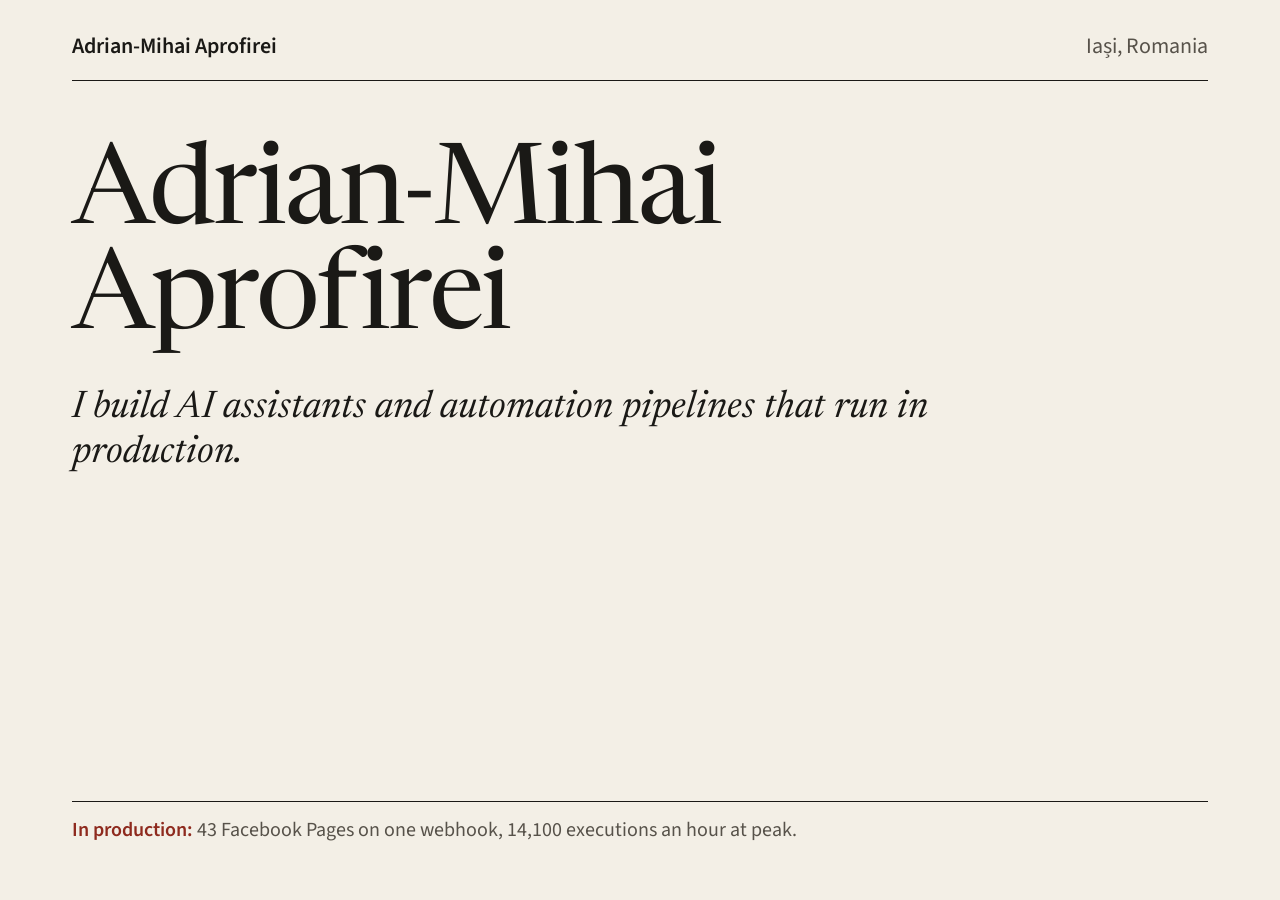
==== tools/og.html @ eaf19dce "Portfolio site: static build from data/content.json Editorial single-page portfolio (paper, serif, n" ====
<!doctype html>
<html lang="en"><head><meta charset="utf-8"><title>og</title>
<link rel="stylesheet" href="../src/fonts/fonts.css">
<style>
  html, body { margin: 0; width: 1200px; height: 630px; overflow: hidden; background: #F3EFE6; color: #1A1916; }
  .f { position: absolute; inset: 0; padding: 0 72px; box-sizing: border-box; font-family: "Source Sans 3", sans-serif; }
  .top { display: flex; justify-content: space-between; padding: 30px 0 18px; border-bottom: 1px solid #1A1916; font-size: 22px; }
  .top b { font-weight: 600; } .top span { color: #57524A; }
  h1 { margin: 64px 0 0; font: 400 112px/0.94 "Newsreader", serif; letter-spacing: -2.5px; }
  p { margin: 30px 0 0; font: italic 400 38px/1.2 "Newsreader", serif; max-width: 900px; }
  .rule { position: absolute; left: 72px; right: 72px; bottom: 56px; border-top: 1px solid #1A1916; padding-top: 14px;
          font-size: 20px; color: #57524A; }
  .rule em { color: #8E2A1E; font-style: normal; font-weight: 600; }
</style></head>
<body><div class="f">
  <div class="top"><b>Adrian-Mihai Aprofirei</b><span>Iași, Romania</span></div>
  <h1>Adrian-Mihai<br>Aprofirei</h1>
  <p>I build AI assistants and automation pipelines that run in production.</p>
  <div class="rule"><em>In production:</em> 43 Facebook Pages on one webhook, 14,100 executions an hour at peak.</div>
</div></body></html>
---- src/fonts/fonts.css ----
/* Newsreader and Source Sans 3, SIL Open Font License 1.1, self-hosted from Google Fonts */
/* latin-ext */
@font-face {
  font-family: 'Newsreader';
  font-style: italic;
  font-weight: 300 700;
  font-display: swap;
  src: url(newsreader-italic-latin-ext.woff2) format('woff2');
  unicode-range: U+0100-02BA, U+02BD-02C5, U+02C7-02CC, U+02CE-02D7, U+02DD-02FF, U+0304, U+0308, U+0329, U+1D00-1DBF, U+1E00-1E9F, U+1EF2-1EFF, U+2020, U+20A0-20AB, U+20AD-20C4, U+2113, U+2C60-2C7F, U+A720-A7FF;
}
/* latin */
@font-face {
  font-family: 'Newsreader';
  font-style: italic;
  font-weight: 300 700;
  font-display: swap;
  src: url(newsreader-italic-latin.woff2) format('woff2');
  unicode-range: U+0000-00FF, U+0131, U+0152-0153, U+02BB-02BC, U+02C6, U+02DA, U+02DC, U+0304, U+0308, U+0329, U+2000-206F, U+20AC, U+2122, U+2191, U+2193, U+2212, U+2215, U+FEFF, U+FFFD;
}
/* latin-ext */
@font-face {
  font-family: 'Newsreader';
  font-style: normal;
  font-weight: 300 700;
  font-display: swap;
  src: url(newsreader-normal-latin-ext.woff2) format('woff2');
  unicode-range: U+0100-02BA, U+02BD-02C5, U+02C7-02CC, U+02CE-02D7, U+02DD-02FF, U+0304, U+0308, U+0329, U+1D00-1DBF, U+1E00-1E9F, U+1EF2-1EFF, U+2020, U+20A0-20AB, U+20AD-20C4, U+2113, U+2C60-2C7F, U+A720-A7FF;
}
/* latin */
@font-face {
  font-family: 'Newsreader';
  font-style: normal;
  font-weight: 300 700;
  font-display: swap;
  src: url(newsreader-normal-latin.woff2) format('woff2');
  unicode-range: U+0000-00FF, U+0131, U+0152-0153, U+02BB-02BC, U+02C6, U+02DA, U+02DC, U+0304, U+0308, U+0329, U+2000-206F, U+20AC, U+2122, U+2191, U+2193, U+2212, U+2215, U+FEFF, U+FFFD;
}
/* latin-ext */
@font-face {
  font-family: 'Source Sans 3';
  font-style: italic;
  font-weight: 400;
  font-display: swap;
  src: url(source-sans-3-italic-latin-ext.woff2) format('woff2');
  unicode-range: U+0100-02BA, U+02BD-02C5, U+02C7-02CC, U+02CE-02D7, U+02DD-02FF, U+0304, U+0308, U+0329, U+1D00-1DBF, U+1E00-1E9F, U+1EF2-1EFF, U+2020, U+20A0-20AB, U+20AD-20C4, U+2113, U+2C60-2C7F, U+A720-A7FF;
}
/* latin */
@font-face {
  font-family: 'Source Sans 3';
  font-style: italic;
  font-weight: 400;
  font-display: swap;
  src: url(source-sans-3-italic-latin.woff2) format('woff2');
  unicode-range: U+0000-00FF, U+0131, U+0152-0153, U+02BB-02BC, U+02C6, U+02DA, U+02DC, U+0304, U+0308, U+0329, U+2000-206F, U+20AC, U+2122, U+2191, U+2193, U+2212, U+2215, U+FEFF, U+FFFD;
}
/* latin-ext */
@font-face {
  font-family: 'Source Sans 3';
  font-style: normal;
  font-weight: 400 600;
  font-display: swap;
  src: url(source-sans-3-normal-latin-ext.woff2) format('woff2');
  unicode-range: U+0100-02BA, U+02BD-02C5, U+02C7-02CC, U+02CE-02D7, U+02DD-02FF, U+0304, U+0308, U+0329, U+1D00-1DBF, U+1E00-1E9F, U+1EF2-1EFF, U+2020, U+20A0-20AB, U+20AD-20C4, U+2113, U+2C60-2C7F, U+A720-A7FF;
}
/* latin */
@font-face {
  font-family: 'Source Sans 3';
  font-style: normal;
  font-weight: 400 600;
  font-display: swap;
  src: url(source-sans-3-normal-latin.woff2) format('woff2');
  unicode-range: U+0000-00FF, U+0131, U+0152-0153, U+02BB-02BC, U+02C6, U+02DA, U+02DC, U+0304, U+0308, U+0329, U+2000-206F, U+20AC, U+2122, U+2191, U+2193, U+2212, U+2215, U+FEFF, U+FFFD;
}
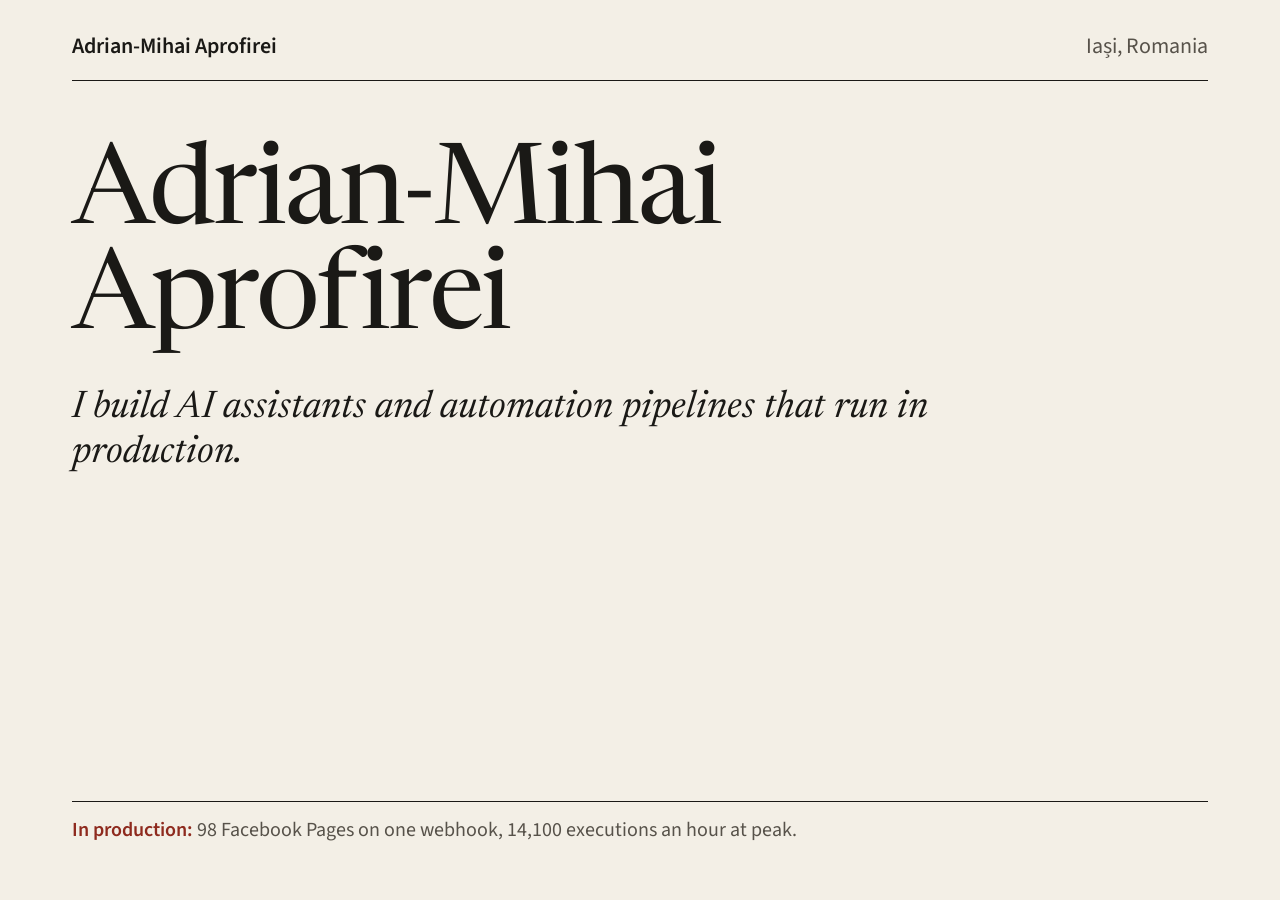
==== commit 5c81c69c: "Messenger assistant: numbers from production 98 Facebook Pages (was 43), 22,305 people and 218,466 m" ====
--- a/tools/og.html
+++ b/tools/og.html
@@ -16,5 +16,5 @@
   <div class="top"><b>Adrian-Mihai Aprofirei</b><span>Iași, Romania</span></div>
   <h1>Adrian-Mihai<br>Aprofirei</h1>
   <p>I build AI assistants and automation pipelines that run in production.</p>
-  <div class="rule"><em>In production:</em> 43 Facebook Pages on one webhook, 14,100 executions an hour at peak.</div>
+  <div class="rule"><em>In production:</em> 98 Facebook Pages on one webhook, 14,100 executions an hour at peak.</div>
 </div></body></html>
